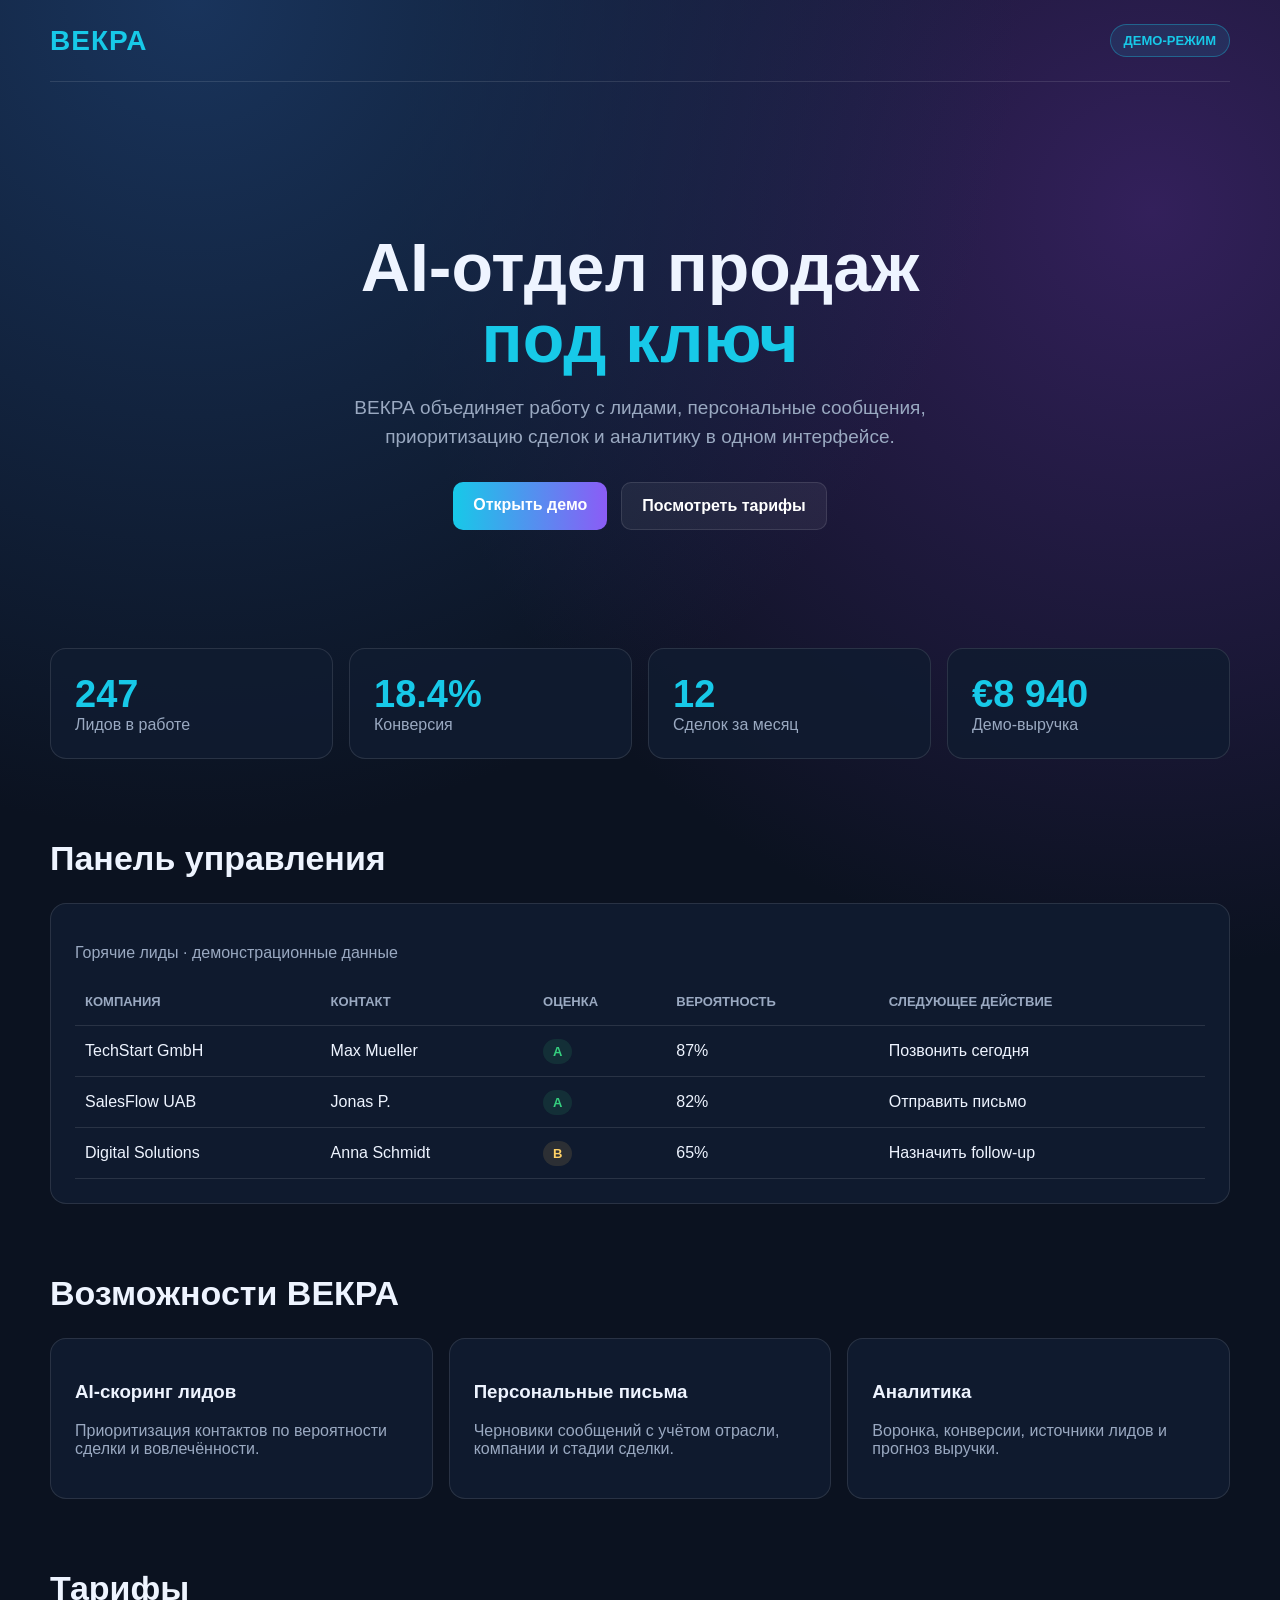
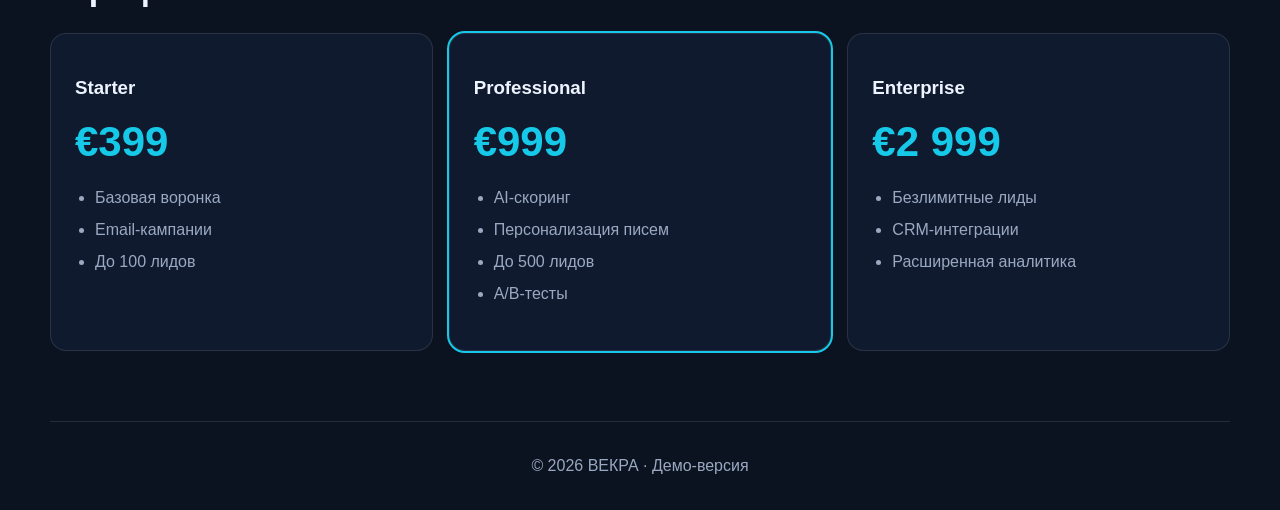
==== index.html @ 27e0255c "index.html" ====
<!doctype html>
<html lang="ru">
<head>
  <meta charset="utf-8">
  <meta name="viewport" content="width=device-width, initial-scale=1">
  <title>ВЕКРА — AI-отдел продаж</title>
  <style>
    :root {
      --bg: #0b1220;
      --panel: #111c30;
      --text: #eef4ff;
      --muted: #9aa9c1;
      --cyan: #17c9e8;
      --violet: #8b5cf6;
      --green: #35d07f;
      --border: rgba(255,255,255,.11);
    }
    * { box-sizing: border-box; }
    html { scroll-behavior: smooth; }
    body {
      margin: 0;
      font-family: Inter, Arial, sans-serif;
      color: var(--text);
      background: radial-gradient(circle at 15% 0%, #19345c 0, transparent 35%),
                  radial-gradient(circle at 90% 10%, #33205b 0, transparent 34%),
                  var(--bg);
    }
    .wrap { width: min(1180px, calc(100% - 32px)); margin: auto; }
    header {
      display: flex; justify-content: space-between; align-items: center;
      padding: 24px 0; border-bottom: 1px solid var(--border);
    }
    .logo { font-size: 28px; font-weight: 900; letter-spacing: 1px; color: var(--cyan); }
    .badge {
      padding: 8px 13px; border: 1px solid rgba(23,201,232,.35);
      background: rgba(23,201,232,.1); border-radius: 999px; color: var(--cyan);
      font-size: 13px; font-weight: 700;
    }
    .hero { text-align: center; padding: 80px 0 48px; }
    h1 { font-size: clamp(38px, 7vw, 68px); margin: 0 0 18px; line-height: 1.05; }
    h1 span { color: var(--cyan); }
    .hero p { max-width: 650px; margin: auto; color: var(--muted); font-size: 19px; line-height: 1.55; }
    .buttons { display: flex; justify-content: center; gap: 14px; margin-top: 30px; flex-wrap: wrap; }
    .button {
      display: inline-block; padding: 14px 20px; border-radius: 10px; text-decoration: none;
      color: white; font-weight: 800; border: 1px solid var(--border);
    }
    .primary { background: linear-gradient(90deg, var(--cyan), var(--violet)); border: 0; }
    .secondary { background: rgba(255,255,255,.06); }
    .stats, .cards, .pricing { display: grid; gap: 16px; }
    .stats { grid-template-columns: repeat(4, 1fr); margin: 38px 0 80px; }
    .cards { grid-template-columns: repeat(3, 1fr); }
    .pricing { grid-template-columns: repeat(3, 1fr); }
    .card {
      background: rgba(17,28,48,.88); border: 1px solid var(--border);
      border-radius: 16px; padding: 24px;
    }
    .value { font-size: 38px; font-weight: 900; color: var(--cyan); }
    .label, .muted { color: var(--muted); }
    h2 { font-size: 34px; margin: 0 0 25px; }
    section { margin: 70px 0; }
    .dashboard { overflow-x: auto; }
    table { width: 100%; border-collapse: collapse; min-width: 650px; }
    th, td { text-align: left; padding: 16px 10px; border-bottom: 1px solid var(--border); }
    th { color: var(--muted); font-size: 13px; text-transform: uppercase; }
    .score { padding: 5px 10px; border-radius: 999px; font-weight: 800; font-size: 13px; }
    .a { color: var(--green); background: rgba(53,208,127,.12); }
    .b { color: #ffd166; background: rgba(255,209,102,.12); }
    .price { font-size: 42px; color: var(--cyan); font-weight: 900; margin: 14px 0; }
    .featured { outline: 2px solid var(--cyan); }
    ul { padding-left: 20px; color: var(--muted); line-height: 2; }
    footer { padding: 35px 0; text-align: center; color: var(--muted); border-top: 1px solid var(--border); }
    @media (max-width: 780px) {
      .stats, .cards, .pricing { grid-template-columns: 1fr; }
      header { gap: 14px; }
    }
  </style>
</head>
<body>
  <div class="wrap">
    <header>
      <div class="logo">ВЕКРА</div>
      <div class="badge">ДЕМО-РЕЖИМ</div>
    </header>

    <main>
      <section class="hero">
        <h1>AI-отдел продаж<br><span>под ключ</span></h1>
        <p>ВЕКРА объединяет работу с лидами, персональные сообщения, приоритизацию сделок и аналитику в одном интерфейсе.</p>
        <div class="buttons">
          <a class="button primary" href="#dashboard">Открыть демо</a>
          <a class="button secondary" href="#pricing">Посмотреть тарифы</a>
        </div>
      </section>

      <section class="stats">
        <div class="card"><div class="value">247</div><div class="label">Лидов в работе</div></div>
        <div class="card"><div class="value">18.4%</div><div class="label">Конверсия</div></div>
        <div class="card"><div class="value">12</div><div class="label">Сделок за месяц</div></div>
        <div class="card"><div class="value">€8 940</div><div class="label">Демо-выручка</div></div>
      </section>

      <section id="dashboard">
        <h2>Панель управления</h2>
        <div class="card dashboard">
          <p class="muted">Горячие лиды · демонстрационные данные</p>
          <table>
            <thead>
              <tr><th>Компания</th><th>Контакт</th><th>Оценка</th><th>Вероятность</th><th>Следующее действие</th></tr>
            </thead>
            <tbody>
              <tr><td>TechStart GmbH</td><td>Max Mueller</td><td><span class="score a">A</span></td><td>87%</td><td>Позвонить сегодня</td></tr>
              <tr><td>SalesFlow UAB</td><td>Jonas P.</td><td><span class="score a">A</span></td><td>82%</td><td>Отправить письмо</td></tr>
              <tr><td>Digital Solutions</td><td>Anna Schmidt</td><td><span class="score b">B</span></td><td>65%</td><td>Назначить follow-up</td></tr>
            </tbody>
          </table>
        </div>
      </section>

      <section>
        <h2>Возможности ВЕКРА</h2>
        <div class="cards">
          <div class="card"><h3>AI-скоринг лидов</h3><p class="muted">Приоритизация контактов по вероятности сделки и вовлечённости.</p></div>
          <div class="card"><h3>Персональные письма</h3><p class="muted">Черновики сообщений с учётом отрасли, компании и стадии сделки.</p></div>
          <div class="card"><h3>Аналитика</h3><p class="muted">Воронка, конверсии, источники лидов и прогноз выручки.</p></div>
        </div>
      </section>

      <section id="pricing">
        <h2>Тарифы</h2>
        <div class="pricing">
          <div class="card"><h3>Starter</h3><div class="price">€399</div><ul><li>Базовая воронка</li><li>Email-кампании</li><li>До 100 лидов</li></ul></div>
          <div class="card featured"><h3>Professional</h3><div class="price">€999</div><ul><li>AI-скоринг</li><li>Персонализация писем</li><li>До 500 лидов</li><li>A/B-тесты</li></ul></div>
          <div class="card"><h3>Enterprise</h3><div class="price">€2 999</div><ul><li>Безлимитные лиды</li><li>CRM-интеграции</li><li>Расширенная аналитика</li></ul></div>
        </div>
      </section>
    </main>

    <footer>© 2026 ВЕКРА · Демо-версия</footer>
  </div>
</body>
</html>
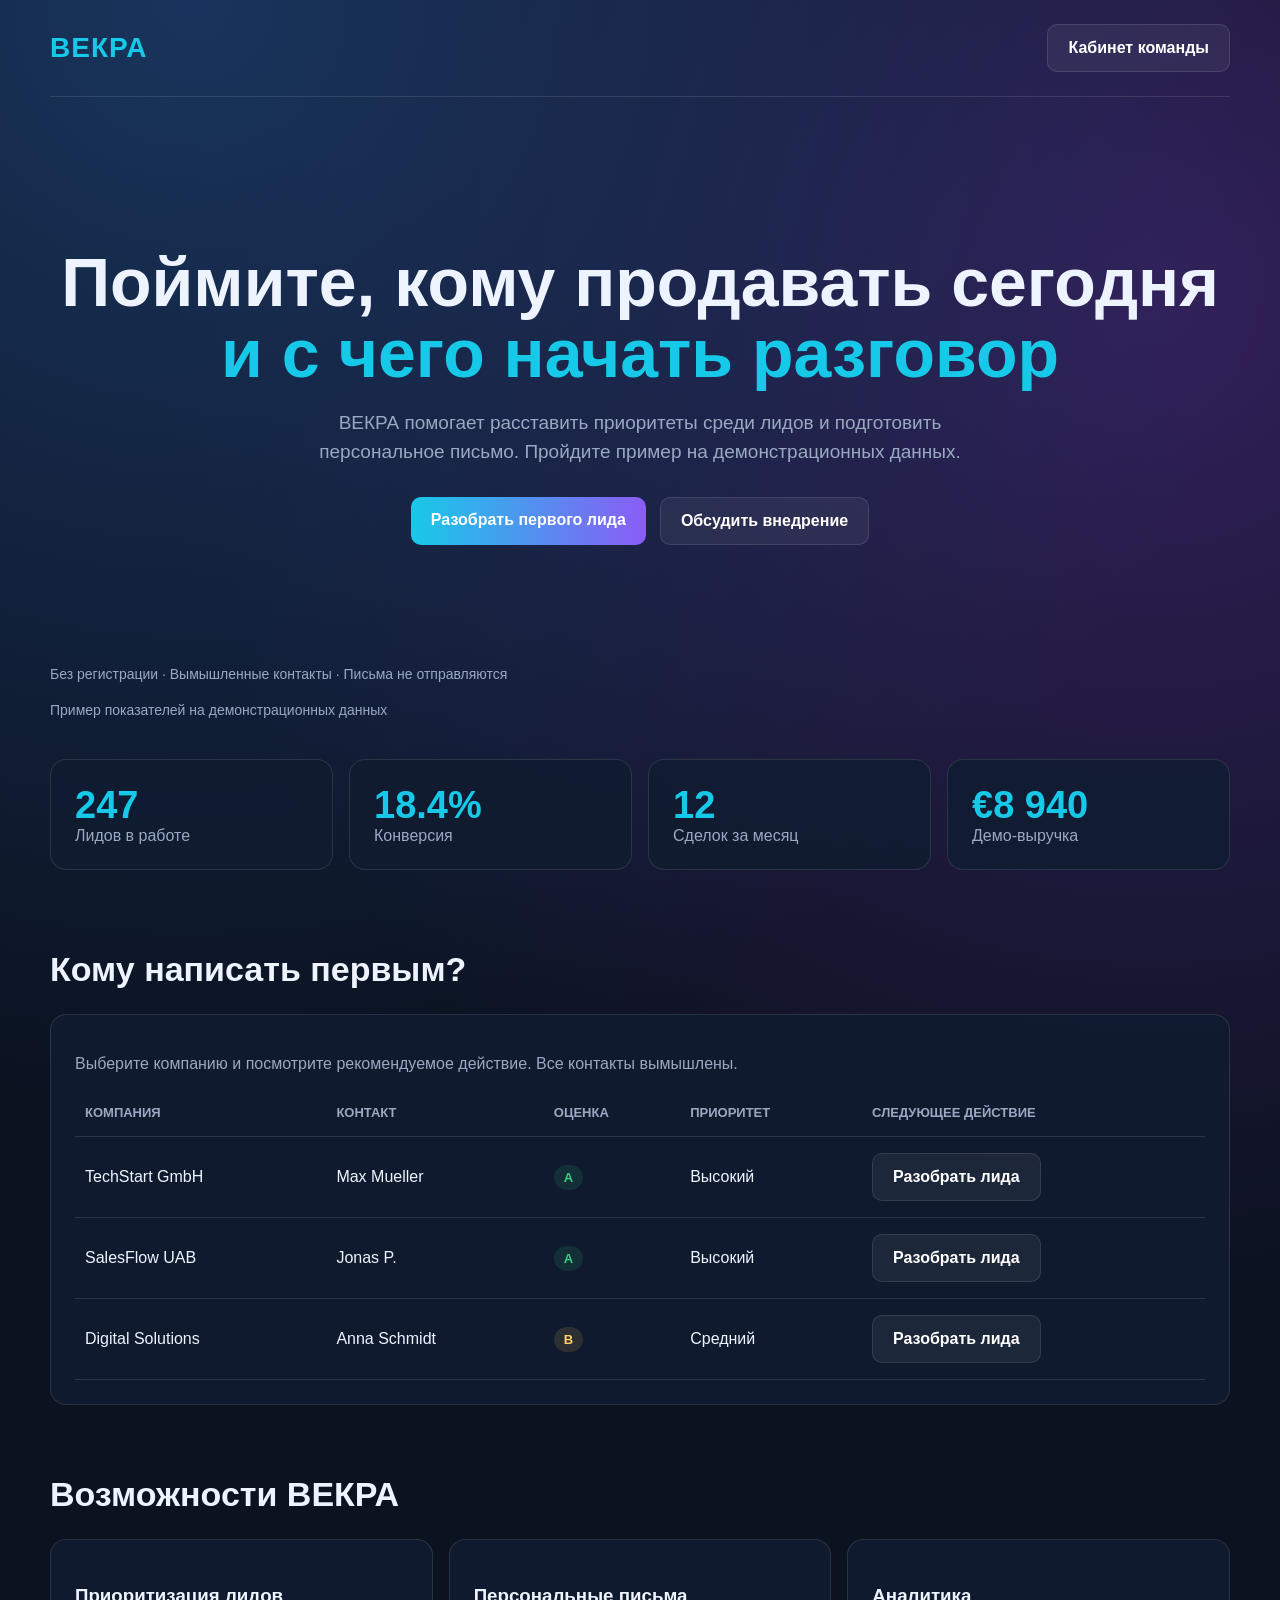
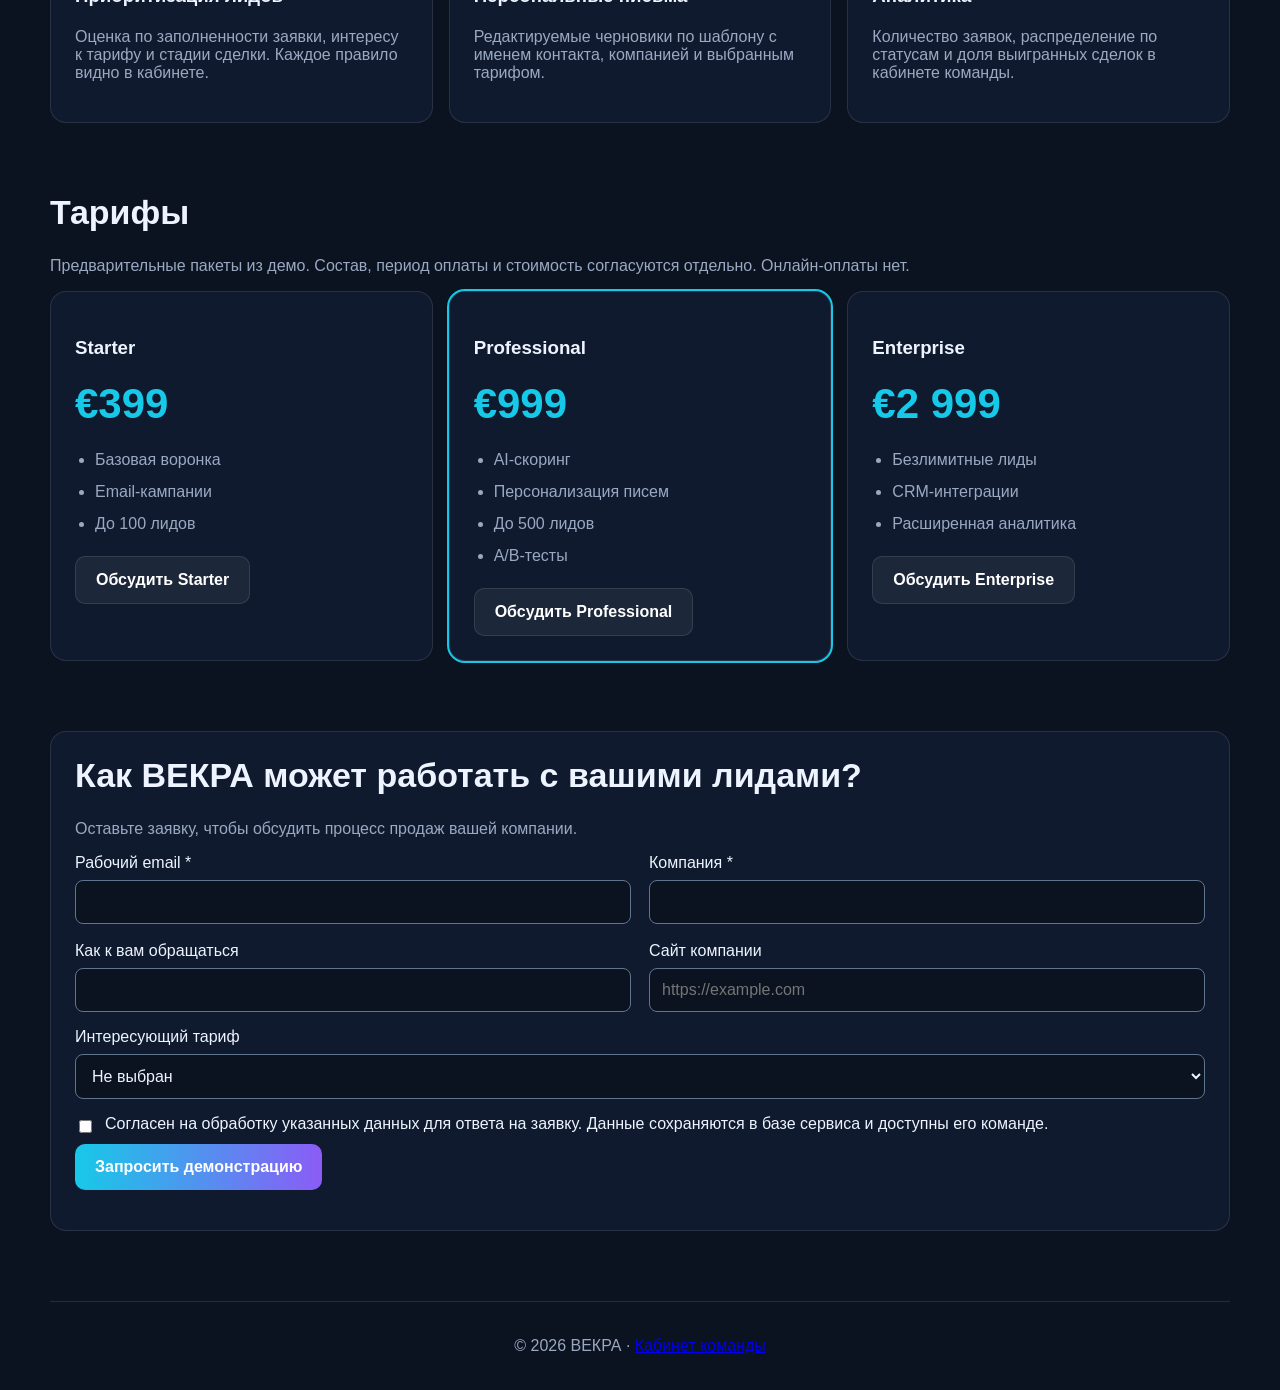
==== commit 01a000b9: "Build VEKRA lead intake service with protected workspace and persistent storage" ====
--- a/index.html
+++ b/index.html
@@ -3,97 +3,31 @@
 <head>
   <meta charset="utf-8">
   <meta name="viewport" content="width=device-width, initial-scale=1">
-  <title>ВЕКРА — AI-отдел продаж</title>
-  <style>
-    :root {
-      --bg: #0b1220;
-      --panel: #111c30;
-      --text: #eef4ff;
-      --muted: #9aa9c1;
-      --cyan: #17c9e8;
-      --violet: #8b5cf6;
-      --green: #35d07f;
-      --border: rgba(255,255,255,.11);
-    }
-    * { box-sizing: border-box; }
-    html { scroll-behavior: smooth; }
-    body {
-      margin: 0;
-      font-family: Inter, Arial, sans-serif;
-      color: var(--text);
-      background: radial-gradient(circle at 15% 0%, #19345c 0, transparent 35%),
-                  radial-gradient(circle at 90% 10%, #33205b 0, transparent 34%),
-                  var(--bg);
-    }
-    .wrap { width: min(1180px, calc(100% - 32px)); margin: auto; }
-    header {
-      display: flex; justify-content: space-between; align-items: center;
-      padding: 24px 0; border-bottom: 1px solid var(--border);
-    }
-    .logo { font-size: 28px; font-weight: 900; letter-spacing: 1px; color: var(--cyan); }
-    .badge {
-      padding: 8px 13px; border: 1px solid rgba(23,201,232,.35);
-      background: rgba(23,201,232,.1); border-radius: 999px; color: var(--cyan);
-      font-size: 13px; font-weight: 700;
-    }
-    .hero { text-align: center; padding: 80px 0 48px; }
-    h1 { font-size: clamp(38px, 7vw, 68px); margin: 0 0 18px; line-height: 1.05; }
-    h1 span { color: var(--cyan); }
-    .hero p { max-width: 650px; margin: auto; color: var(--muted); font-size: 19px; line-height: 1.55; }
-    .buttons { display: flex; justify-content: center; gap: 14px; margin-top: 30px; flex-wrap: wrap; }
-    .button {
-      display: inline-block; padding: 14px 20px; border-radius: 10px; text-decoration: none;
-      color: white; font-weight: 800; border: 1px solid var(--border);
-    }
-    .primary { background: linear-gradient(90deg, var(--cyan), var(--violet)); border: 0; }
-    .secondary { background: rgba(255,255,255,.06); }
-    .stats, .cards, .pricing { display: grid; gap: 16px; }
-    .stats { grid-template-columns: repeat(4, 1fr); margin: 38px 0 80px; }
-    .cards { grid-template-columns: repeat(3, 1fr); }
-    .pricing { grid-template-columns: repeat(3, 1fr); }
-    .card {
-      background: rgba(17,28,48,.88); border: 1px solid var(--border);
-      border-radius: 16px; padding: 24px;
-    }
-    .value { font-size: 38px; font-weight: 900; color: var(--cyan); }
-    .label, .muted { color: var(--muted); }
-    h2 { font-size: 34px; margin: 0 0 25px; }
-    section { margin: 70px 0; }
-    .dashboard { overflow-x: auto; }
-    table { width: 100%; border-collapse: collapse; min-width: 650px; }
-    th, td { text-align: left; padding: 16px 10px; border-bottom: 1px solid var(--border); }
-    th { color: var(--muted); font-size: 13px; text-transform: uppercase; }
-    .score { padding: 5px 10px; border-radius: 999px; font-weight: 800; font-size: 13px; }
-    .a { color: var(--green); background: rgba(53,208,127,.12); }
-    .b { color: #ffd166; background: rgba(255,209,102,.12); }
-    .price { font-size: 42px; color: var(--cyan); font-weight: 900; margin: 14px 0; }
-    .featured { outline: 2px solid var(--cyan); }
-    ul { padding-left: 20px; color: var(--muted); line-height: 2; }
-    footer { padding: 35px 0; text-align: center; color: var(--muted); border-top: 1px solid var(--border); }
-    @media (max-width: 780px) {
-      .stats, .cards, .pricing { grid-template-columns: 1fr; }
-      header { gap: 14px; }
-    }
-  </style>
+  <title>ВЕКРА — управление лидами и продажами</title>
+  <link rel="stylesheet" href="/theme.css">
+  <link rel="stylesheet" href="/service.css">
+  <script defer src="/app.js"></script>
 </head>
 <body>
   <div class="wrap">
     <header>
       <div class="logo">ВЕКРА</div>
-      <div class="badge">ДЕМО-РЕЖИМ</div>
+      <a class="button secondary" href="/admin">Кабинет команды</a>
     </header>
 
     <main>
       <section class="hero">
-        <h1>AI-отдел продаж<br><span>под ключ</span></h1>
-        <p>ВЕКРА объединяет работу с лидами, персональные сообщения, приоритизацию сделок и аналитику в одном интерфейсе.</p>
+        <h1>Поймите, кому продавать сегодня<br><span>и с чего начать разговор</span></h1>
+        <p>ВЕКРА помогает расставить приоритеты среди лидов и подготовить персональное письмо. Пройдите пример на демонстрационных данных.</p>
         <div class="buttons">
-          <a class="button primary" href="#dashboard">Открыть демо</a>
-          <a class="button secondary" href="#pricing">Посмотреть тарифы</a>
+          <a class="button primary" href="#dashboard">Разобрать первого лида</a>
+          <a class="button secondary" href="#request">Обсудить внедрение</a>
         </div>
       </section>
 
-      <section class="stats">
+      <p class="muted small">Без регистрации · Вымышленные контакты · Письма не отправляются</p>
+      <p class="muted small">Пример показателей на демонстрационных данных</p>
+      <section class="stats" aria-label="Демонстрационные показатели">
         <div class="card"><div class="value">247</div><div class="label">Лидов в работе</div></div>
         <div class="card"><div class="value">18.4%</div><div class="label">Конверсия</div></div>
         <div class="card"><div class="value">12</div><div class="label">Сделок за месяц</div></div>
@@ -101,42 +35,70 @@
       </section>
 
       <section id="dashboard">
-        <h2>Панель управления</h2>
+        <h2>Кому написать первым?</h2>
         <div class="card dashboard">
-          <p class="muted">Горячие лиды · демонстрационные данные</p>
+          <p class="muted">Выберите компанию и посмотрите рекомендуемое действие. Все контакты вымышлены.</p>
           <table>
             <thead>
-              <tr><th>Компания</th><th>Контакт</th><th>Оценка</th><th>Вероятность</th><th>Следующее действие</th></tr>
+              <tr><th>Компания</th><th>Контакт</th><th>Оценка</th><th>Приоритет</th><th>Следующее действие</th></tr>
             </thead>
             <tbody>
-              <tr><td>TechStart GmbH</td><td>Max Mueller</td><td><span class="score a">A</span></td><td>87%</td><td>Позвонить сегодня</td></tr>
-              <tr><td>SalesFlow UAB</td><td>Jonas P.</td><td><span class="score a">A</span></td><td>82%</td><td>Отправить письмо</td></tr>
-              <tr><td>Digital Solutions</td><td>Anna Schmidt</td><td><span class="score b">B</span></td><td>65%</td><td>Назначить follow-up</td></tr>
+              <tr><td>TechStart GmbH</td><td>Max Mueller</td><td><span class="score a">A</span></td><td>Высокий</td><td><button class="button secondary" data-demo="0" type="button">Разобрать лида</button></td></tr>
+              <tr><td>SalesFlow UAB</td><td>Jonas P.</td><td><span class="score a">A</span></td><td>Высокий</td><td><button class="button secondary" data-demo="1" type="button">Разобрать лида</button></td></tr>
+              <tr><td>Digital Solutions</td><td>Anna Schmidt</td><td><span class="score b">B</span></td><td>Средний</td><td><button class="button secondary" data-demo="2" type="button">Разобрать лида</button></td></tr>
             </tbody>
           </table>
+        </div>
+        <div id="demo-panel" class="card panel" hidden>
+          <p class="steps">1. Выберите лида → 2. Подготовьте письмо → 3. Обсудите свой сценарий</p>
+          <h3 id="demo-title" tabindex="-1"></h3><p id="demo-reason"></p><p id="demo-action"></p>
+          <p class="muted small">Демонстрационный сценарий: оценки и тексты подготовлены заранее.</p>
+          <button id="generate-demo" class="button primary" type="button">Подготовить письмо</button>
+          <div id="demo-draft-wrap" hidden>
+            <label for="demo-draft">Черновик — можно отредактировать</label><textarea id="demo-draft"></textarea>
+            <div class="buttons"><button id="copy-demo" class="button secondary" type="button">Скопировать письмо</button><a class="button primary" href="#request">Посмотреть на примере моей компании</a></div>
+          </div>
+          <p id="demo-status" role="status"></p>
         </div>
       </section>
 
       <section>
         <h2>Возможности ВЕКРА</h2>
         <div class="cards">
-          <div class="card"><h3>AI-скоринг лидов</h3><p class="muted">Приоритизация контактов по вероятности сделки и вовлечённости.</p></div>
-          <div class="card"><h3>Персональные письма</h3><p class="muted">Черновики сообщений с учётом отрасли, компании и стадии сделки.</p></div>
-          <div class="card"><h3>Аналитика</h3><p class="muted">Воронка, конверсии, источники лидов и прогноз выручки.</p></div>
+          <div class="card"><h3>Приоритизация лидов</h3><p class="muted">Оценка по заполненности заявки, интересу к тарифу и стадии сделки. Каждое правило видно в кабинете.</p></div>
+          <div class="card"><h3>Персональные письма</h3><p class="muted">Редактируемые черновики по шаблону с именем контакта, компанией и выбранным тарифом.</p></div>
+          <div class="card"><h3>Аналитика</h3><p class="muted">Количество заявок, распределение по статусам и доля выигранных сделок в кабинете команды.</p></div>
         </div>
       </section>
 
       <section id="pricing">
-        <h2>Тарифы</h2>
+        <h2>Тарифы</h2><p class="muted">Предварительные пакеты из демо. Состав, период оплаты и стоимость согласуются отдельно. Онлайн-оплаты нет.</p>
         <div class="pricing">
-          <div class="card"><h3>Starter</h3><div class="price">€399</div><ul><li>Базовая воронка</li><li>Email-кампании</li><li>До 100 лидов</li></ul></div>
-          <div class="card featured"><h3>Professional</h3><div class="price">€999</div><ul><li>AI-скоринг</li><li>Персонализация писем</li><li>До 500 лидов</li><li>A/B-тесты</li></ul></div>
-          <div class="card"><h3>Enterprise</h3><div class="price">€2 999</div><ul><li>Безлимитные лиды</li><li>CRM-интеграции</li><li>Расширенная аналитика</li></ul></div>
+          <div class="card"><h3>Starter</h3><div class="price">€399</div><ul><li>Базовая воронка</li><li>Email-кампании</li><li>До 100 лидов</li></ul><a class="button secondary" data-plan="Starter" href="#request">Обсудить Starter</a></div>
+          <div class="card featured"><h3>Professional</h3><div class="price">€999</div><ul><li>AI-скоринг</li><li>Персонализация писем</li><li>До 500 лидов</li><li>A/B-тесты</li></ul><a class="button secondary" data-plan="Professional" href="#request">Обсудить Professional</a></div>
+          <div class="card"><h3>Enterprise</h3><div class="price">€2 999</div><ul><li>Безлимитные лиды</li><li>CRM-интеграции</li><li>Расширенная аналитика</li></ul><a class="button secondary" data-plan="Enterprise" href="#request">Обсудить Enterprise</a></div>
         </div>
+      </section>
+      <section id="request" class="card">
+        <h2>Как ВЕКРА может работать с вашими лидами?</h2>
+        <p class="muted">Оставьте заявку, чтобы обсудить процесс продаж вашей компании.</p>
+        <form id="request-form">
+          <div class="form-grid">
+            <div><label for="email">Рабочий email *</label><input id="email" name="email" type="email" autocomplete="email" maxlength="254" required></div>
+            <div><label for="company">Компания *</label><input id="company" name="company" autocomplete="organization" maxlength="200" required></div>
+            <div><label for="contact">Как к вам обращаться</label><input id="contact" name="contact" autocomplete="name" maxlength="200"></div>
+            <div><label for="website">Сайт компании</label><input id="website" name="website" type="url" placeholder="https://example.com" maxlength="500"></div>
+          </div>
+          <label for="plan">Интересующий тариф</label><select id="plan" name="plan"><option>Не выбран</option><option>Starter</option><option>Professional</option><option>Enterprise</option></select>
+          <label class="consent"><input id="consent" type="checkbox" required><span>Согласен на обработку указанных данных для ответа на заявку. Данные сохраняются в базе сервиса и доступны его команде.</span></label>
+          <button id="send-request" class="button primary" type="submit">Запросить демонстрацию</button>
+          <p id="request-status" role="status" aria-live="polite"></p>
+        </form>
+        <noscript>Для демо и отправки заявки включите JavaScript.</noscript>
       </section>
     </main>
 
-    <footer>© 2026 ВЕКРА · Демо-версия</footer>
+    <footer>© 2026 ВЕКРА · <a href="/admin">Кабинет команды</a></footer>
   </div>
 </body>
 </html>
--- a/theme.css
+++ b/theme.css
@@ -0,0 +1,71 @@
+
+    :root {
+      --bg: #0b1220;
+      --panel: #111c30;
+      --text: #eef4ff;
+      --muted: #9aa9c1;
+      --cyan: #17c9e8;
+      --violet: #8b5cf6;
+      --green: #35d07f;
+      --border: rgba(255,255,255,.11);
+    }
+    * { box-sizing: border-box; }
+    html { scroll-behavior: smooth; }
+    body {
+      margin: 0;
+      font-family: Inter, Arial, sans-serif;
+      color: var(--text);
+      background: radial-gradient(circle at 15% 0%, #19345c 0, transparent 35%),
+                  radial-gradient(circle at 90% 10%, #33205b 0, transparent 34%),
+                  var(--bg);
+    }
+    .wrap { width: min(1180px, calc(100% - 32px)); margin: auto; }
+    header {
+      display: flex; justify-content: space-between; align-items: center;
+      padding: 24px 0; border-bottom: 1px solid var(--border);
+    }
+    .logo { font-size: 28px; font-weight: 900; letter-spacing: 1px; color: var(--cyan); }
+    .badge {
+      padding: 8px 13px; border: 1px solid rgba(23,201,232,.35);
+      background: rgba(23,201,232,.1); border-radius: 999px; color: var(--cyan);
+      font-size: 13px; font-weight: 700;
+    }
+    .hero { text-align: center; padding: 80px 0 48px; }
+    h1 { font-size: clamp(38px, 7vw, 68px); margin: 0 0 18px; line-height: 1.05; }
+    h1 span { color: var(--cyan); }
+    .hero p { max-width: 650px; margin: auto; color: var(--muted); font-size: 19px; line-height: 1.55; }
+    .buttons { display: flex; justify-content: center; gap: 14px; margin-top: 30px; flex-wrap: wrap; }
+    .button {
+      display: inline-block; padding: 14px 20px; border-radius: 10px; text-decoration: none;
+      color: white; font-weight: 800; border: 1px solid var(--border);
+    }
+    .primary { background: linear-gradient(90deg, var(--cyan), var(--violet)); border: 0; }
+    .secondary { background: rgba(255,255,255,.06); }
+    .stats, .cards, .pricing { display: grid; gap: 16px; }
+    .stats { grid-template-columns: repeat(4, 1fr); margin: 38px 0 80px; }
+    .cards { grid-template-columns: repeat(3, 1fr); }
+    .pricing { grid-template-columns: repeat(3, 1fr); }
+    .card {
+      background: rgba(17,28,48,.88); border: 1px solid var(--border);
+      border-radius: 16px; padding: 24px;
+    }
+    .value { font-size: 38px; font-weight: 900; color: var(--cyan); }
+    .label, .muted { color: var(--muted); }
+    h2 { font-size: 34px; margin: 0 0 25px; }
+    section { margin: 70px 0; }
+    .dashboard { overflow-x: auto; }
+    table { width: 100%; border-collapse: collapse; min-width: 650px; }
+    th, td { text-align: left; padding: 16px 10px; border-bottom: 1px solid var(--border); }
+    th { color: var(--muted); font-size: 13px; text-transform: uppercase; }
+    .score { padding: 5px 10px; border-radius: 999px; font-weight: 800; font-size: 13px; }
+    .a { color: var(--green); background: rgba(53,208,127,.12); }
+    .b { color: #ffd166; background: rgba(255,209,102,.12); }
+    .price { font-size: 42px; color: var(--cyan); font-weight: 900; margin: 14px 0; }
+    .featured { outline: 2px solid var(--cyan); }
+    ul { padding-left: 20px; color: var(--muted); line-height: 2; }
+    footer { padding: 35px 0; text-align: center; color: var(--muted); border-top: 1px solid var(--border); }
+    @media (max-width: 780px) {
+      .stats, .cards, .pricing { grid-template-columns: 1fr; }
+      header { gap: 14px; }
+    }
+  
--- a/service.css
+++ b/service.css
@@ -0,0 +1 @@
+button,input,select,textarea{font:inherit}button{cursor:pointer}.button{cursor:pointer;text-align:center}button:disabled{opacity:.55;cursor:wait}a:focus-visible,button:focus-visible,input:focus-visible,textarea:focus-visible,select:focus-visible{outline:3px solid #ffd166;outline-offset:4px}label{display:block;margin:16px 0 8px}input,textarea,select{display:block;width:100%;padding:12px;background:#0b1220;color:#eef4ff;border:1px solid #61748e;border-radius:8px}textarea{min-height:160px;resize:vertical}.form-grid{display:grid;grid-template-columns:1fr 1fr;gap:18px}.form-grid label{margin-top:0}.notice{padding:16px;border:1px solid var(--border);border-radius:10px;margin:16px 0;line-height:1.6}.error{color:#ffb5b5}.success{color:#8dedba}.steps{color:var(--cyan);font-weight:700}.small{font-size:14px;line-height:1.6}.consent{display:flex;gap:10px;align-items:flex-start}.consent input{width:auto;margin-top:5px}.toolbar{display:flex;gap:12px;flex-wrap:wrap;align-items:center}.toolbar input,.toolbar select{width:auto;flex:1}.button-link{background:none;border:0;color:var(--cyan);text-decoration:underline;padding:8px}.panel{margin-top:22px}h3{line-height:1.4}.admin-layout{display:grid;grid-template-columns:1fr 1fr;gap:24px}.lead-list{max-height:650px;overflow:auto}.lead-choice{display:block;width:100%;text-align:left;padding:18px;margin-bottom:10px;background:var(--panel);color:var(--text);border:1px solid var(--border);border-radius:10px}.lead-choice[aria-pressed=true]{border-color:var(--cyan)}[hidden]{display:none!important}.row{display:flex;justify-content:space-between;gap:12px;align-items:center}.dashboard button{white-space:nowrap}#demo-panel{scroll-margin-top:20px}@media(max-width:780px){.form-grid,.admin-layout{grid-template-columns:1fr}.toolbar input,.toolbar select{width:100%}.hero{padding-top:44px}.row{flex-wrap:wrap}}@media(prefers-reduced-motion:reduce){html{scroll-behavior:auto}}
